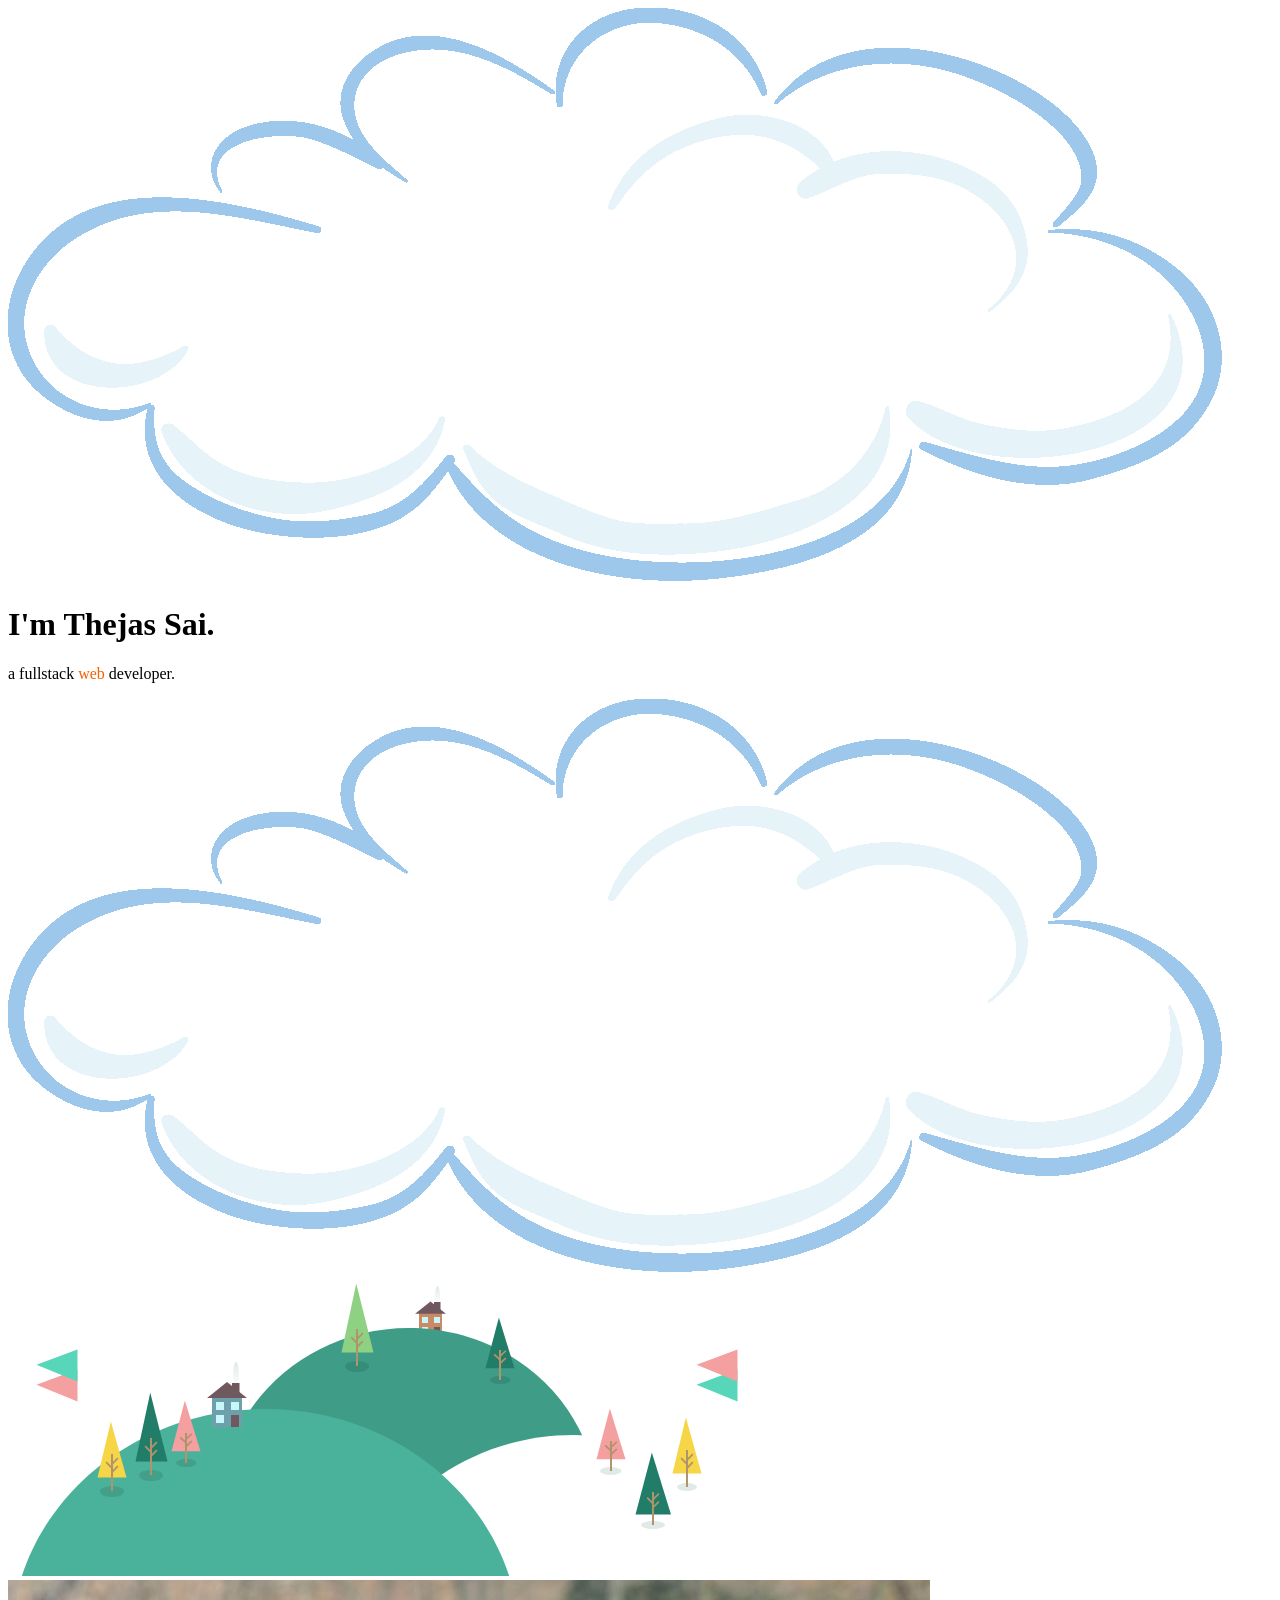
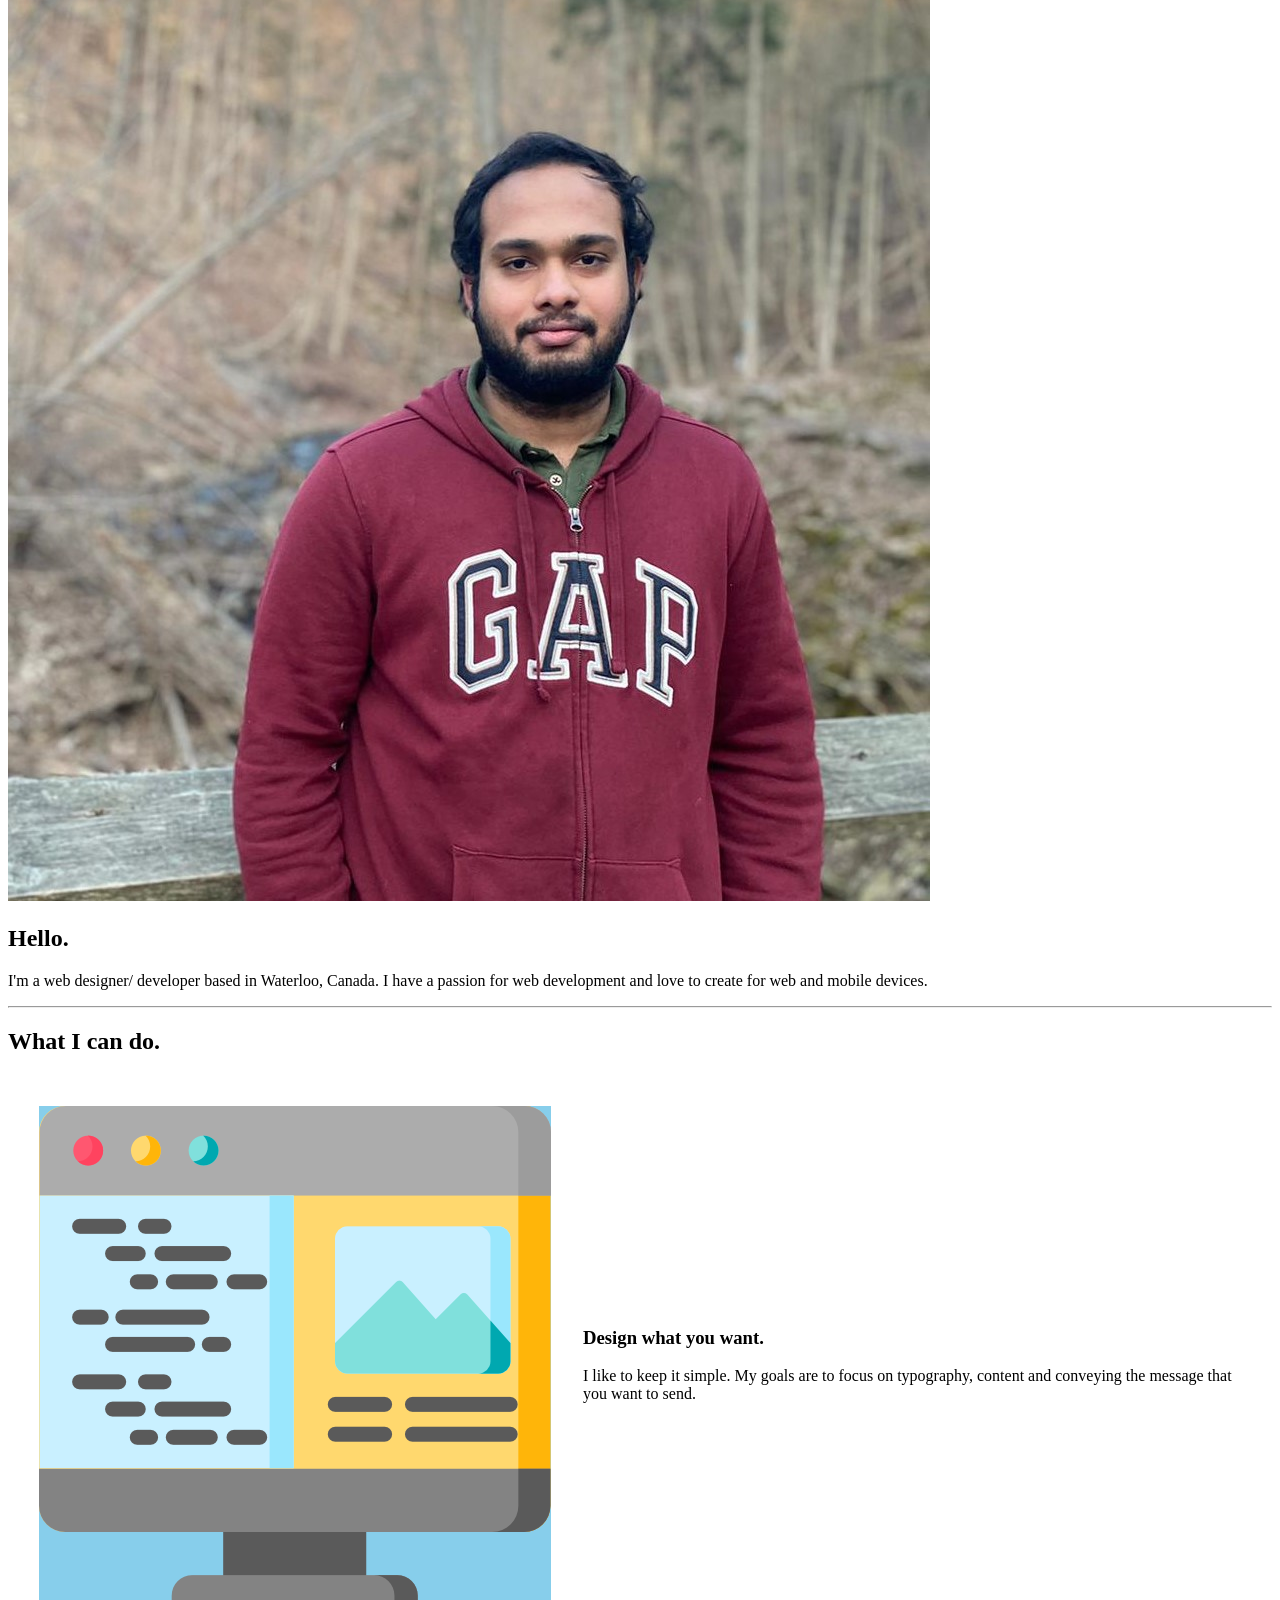
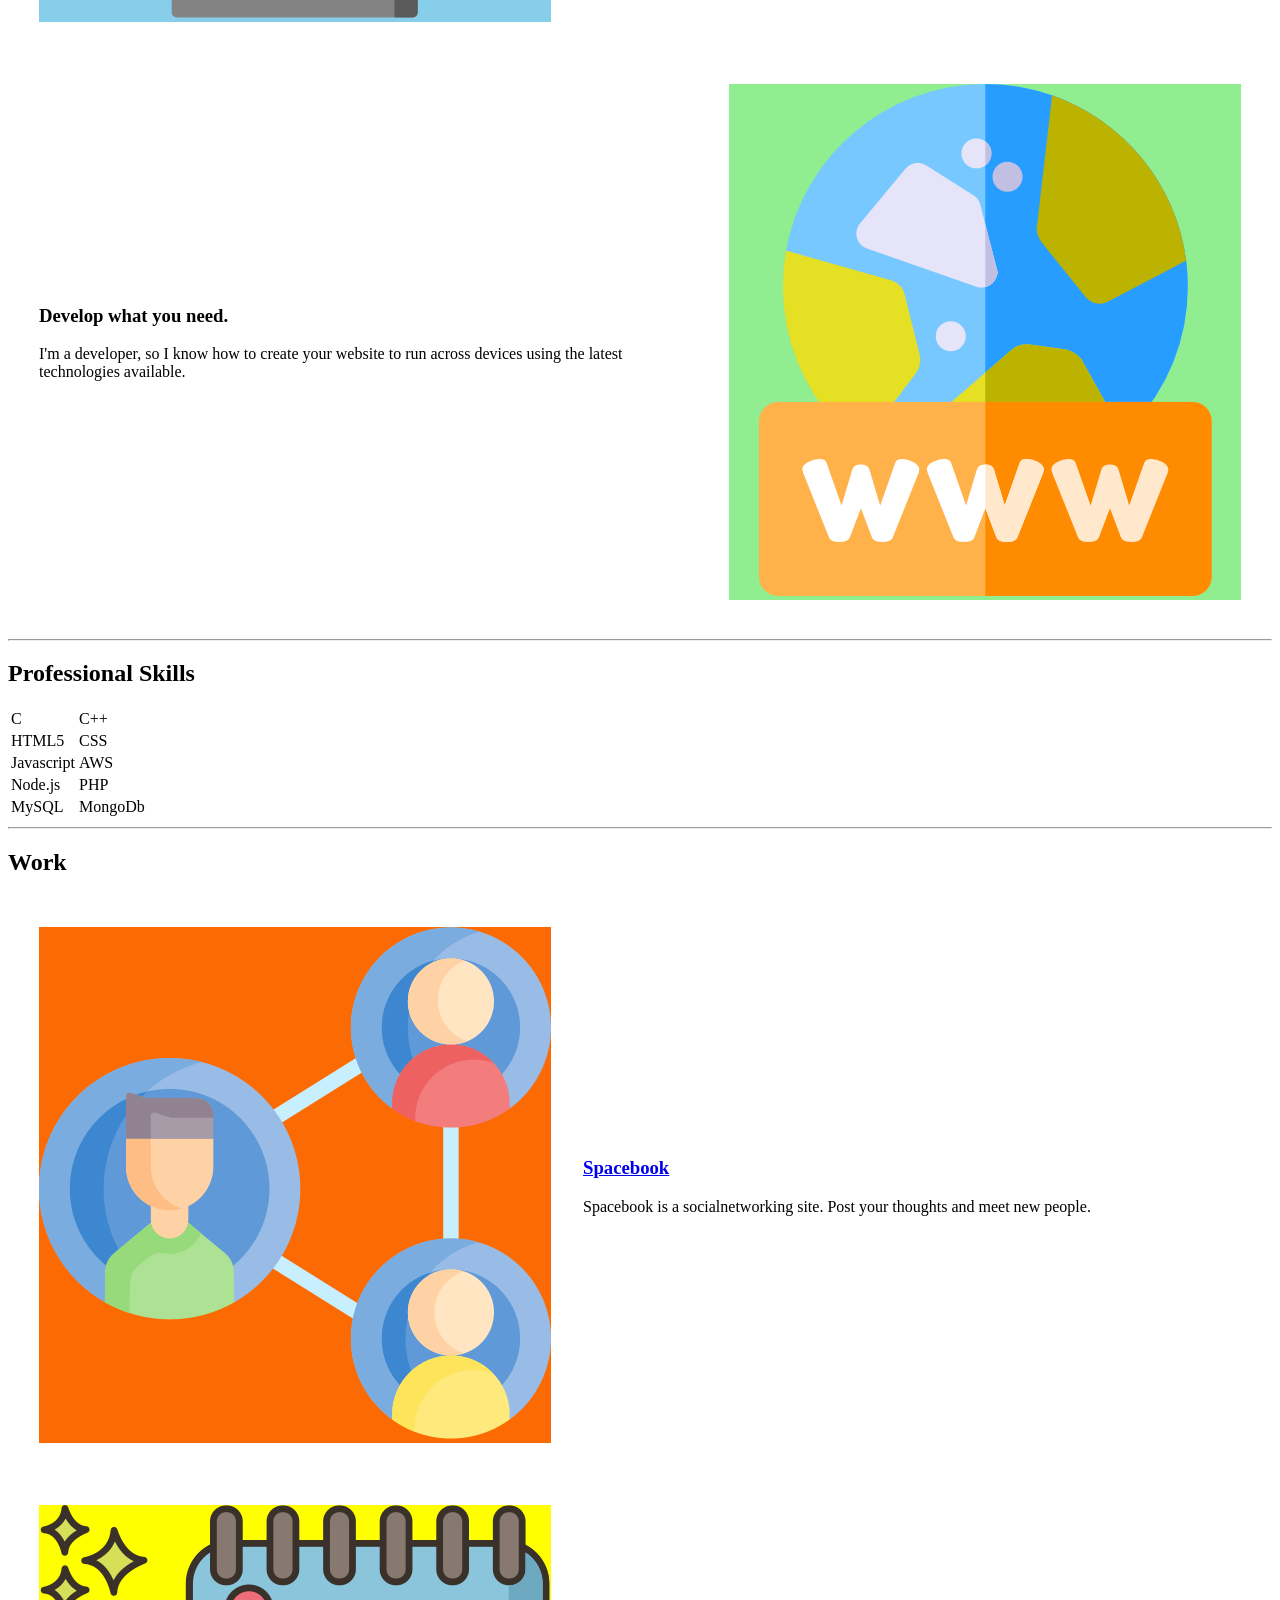
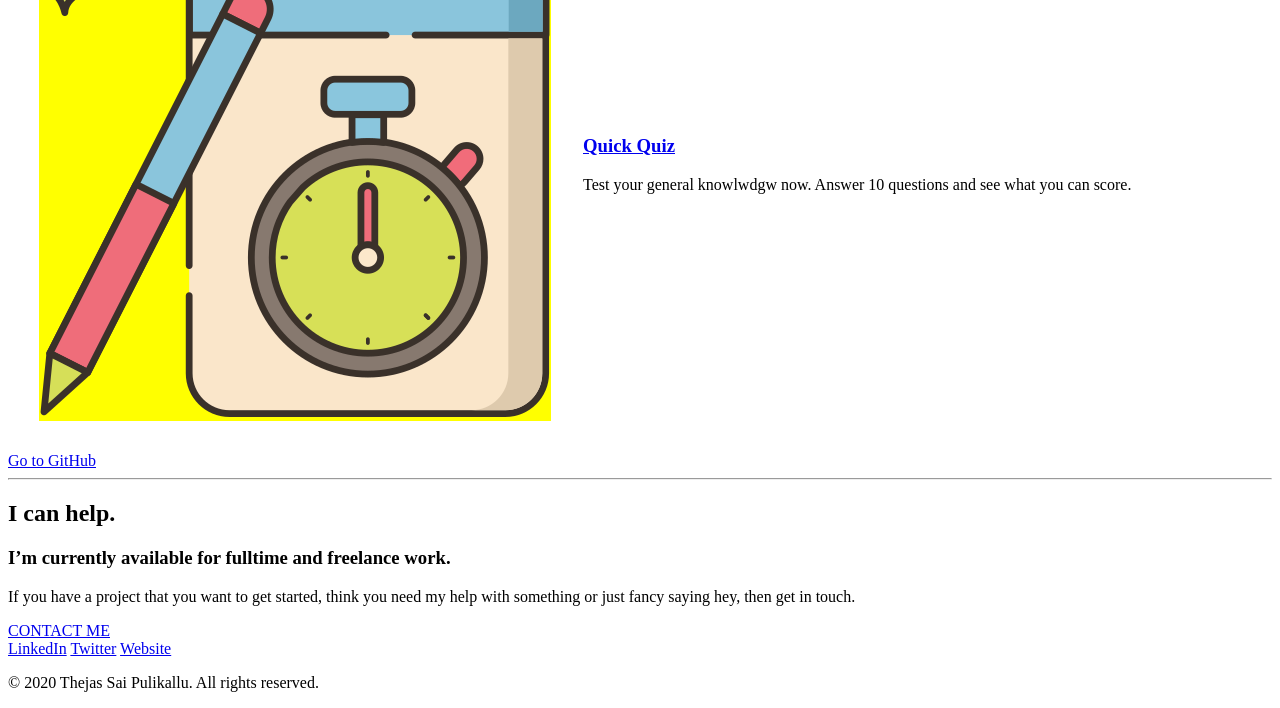
==== home.html @ 91e8d7bb "second commit" ====
<!DOCTYPE html>
<html lang="en" dir="ltr">
  <head>
    <meta charset="utf-8">
    <title>Thejas Sai Pulikallu</title>
    <link rel="stylesheet" href="css/master.css">
    <link rel="icon" href="favicon.ico">
    <link href="https://fonts.googleapis.com/css?family=Merriweather|Montserrat|Righteous|Sacramento&display=swap" rel="stylesheet">
    <style media="screen">

    </style>
  </head>
  <body>
    <div class="top-container">
      <img class="top_c" src="images/cloud.png">
      <h1>I'm Thejas Sai.</h1>
      <p>a fullstack <sapn style="color:#f75f00;">web</sapn> developer.</p>
      <img class="bottom_c" src="images/cloud.png">
      <img class="land" src="images/land.svg" alt="">
    </div>
    <div class="middle-container">
      <div class="profile">
        <img class="profile-pic" src="images/profile.jpg" alt="">
        <h2>Hello.</h2>
        <p>I'm a web designer/ developer based in Waterloo, Canada. I have a passion for web development and love to create for web and mobile devices.</p>
      </div>
      <hr>
      <div class="skills">
        <h2>What I can do.</h2>
        <div class="skill-row">
          <table cellspacing="30px">
            <tr>
              <td>
                <div class="img-container" style="background-color: skyblue;">
                  <img class="des" src="images/design.png" alt="">
                </div>
              </td>
              <td class="info">
                <h3 class="sub-t">Design what you want.</h3>
                <p>I like to keep it simple. My goals are to focus on typography, content and conveying the message that you want to send.</p>
              </td>
            </tr>
          </table>
        </div>
        <div class="skill-row">
          <table cellspacing="30px">
            <tr>
              <td class="info">
                <h3 class="sub-t">Develop what you need.</h3>
                <p>I'm a developer, so I know how to create your website to run across devices using the latest technologies available.</p>
              </td>
              <td>
                <div class="img-container" style="background-color: lightgreen;">
                  <img class="dev" src="images/www.png" alt="">
                </div>
              </td>
            </tr>
          </table>
        </div>
      </div>
      <hr>
      <div class="proSkills">
        <h2>Professional Skills</h2>
        <table class="pSkills">
          <tr>
            <td>C</td>
            <td>C++</td>
          </tr>
          <tr>
            <td>HTML5</td>
            <td>CSS</td>
          </tr>
          <tr>
            <td>Javascript</td>
            <td>AWS</td>
          </tr>
          <tr>
            <td>Node.js</td>
            <td>PHP</td>
          </tr>
          <tr>
            <td>MySQL</td>
            <td>MongoDb</td>
          </tr>
        </table>

      </div>
      <hr>
      <h2>Work</h2>
      <div class="work-row">
        <table cellspacing="30px">
          <tr>
            <td>
              <div class="img-container" style="background-color: #fc6a03;">
                <img class="des" src="images/network.png" alt="">
              </div>
            </td>
            <td class="info">
              <h3 class="sub-t"><a href="https://sricap.herokuapp.com/login">Spacebook</a></h3>
              <p>Spacebook is a socialnetworking site. Post your thoughts and meet new people.</p>
            </td>
          </tr>
        </table>
      </div>
      <div class="work-row">
        <table cellspacing="30px">
          <tr>
            <td>
              <div class="img-container" style="background-color: yellow;">
                <img class="des" src="images/quiz.png" alt="">
              </div>
            </td>
            <td class="info">
              <h3 class="sub-t"><a href="https://thejassai.github.io/Quick-quiz/">Quick Quiz</a></h3>
              <p>Test your general knowlwdgw now. Answer 10 questions and see what you can score.</p>
            </td>
          </tr>
        </table>
      </div>
      <a class="btn" href="https://github.com/thejassai">Go to GitHub</a>


      <hr>
      <div class="contact-me">
        <h2>I can help.</h2>
        <h3>I’m currently available for fulltime and freelance work.</h3>
        <p>If you have a project that you want to get started, think you need my help with something or just fancy saying hey, then get in touch.</p>
        <a class="btn" href="mailto:pulikalluthejassai@gmail.com">CONTACT ME</a>
      </div>
    </div>


    <div class="bottom-container">
      <a class="footer-link" href="https://www.linkedin.com/">LinkedIn</a>
      <a class="footer-link" href="https://twitter.com/">Twitter</a>
      <a class="footer-link" href="https://www.appbrewery.co/">Website</a>
      <p class="copyright">© 2020 Thejas Sai Pulikallu. All rights reserved.</p>
    </div>
  </body>
</html>
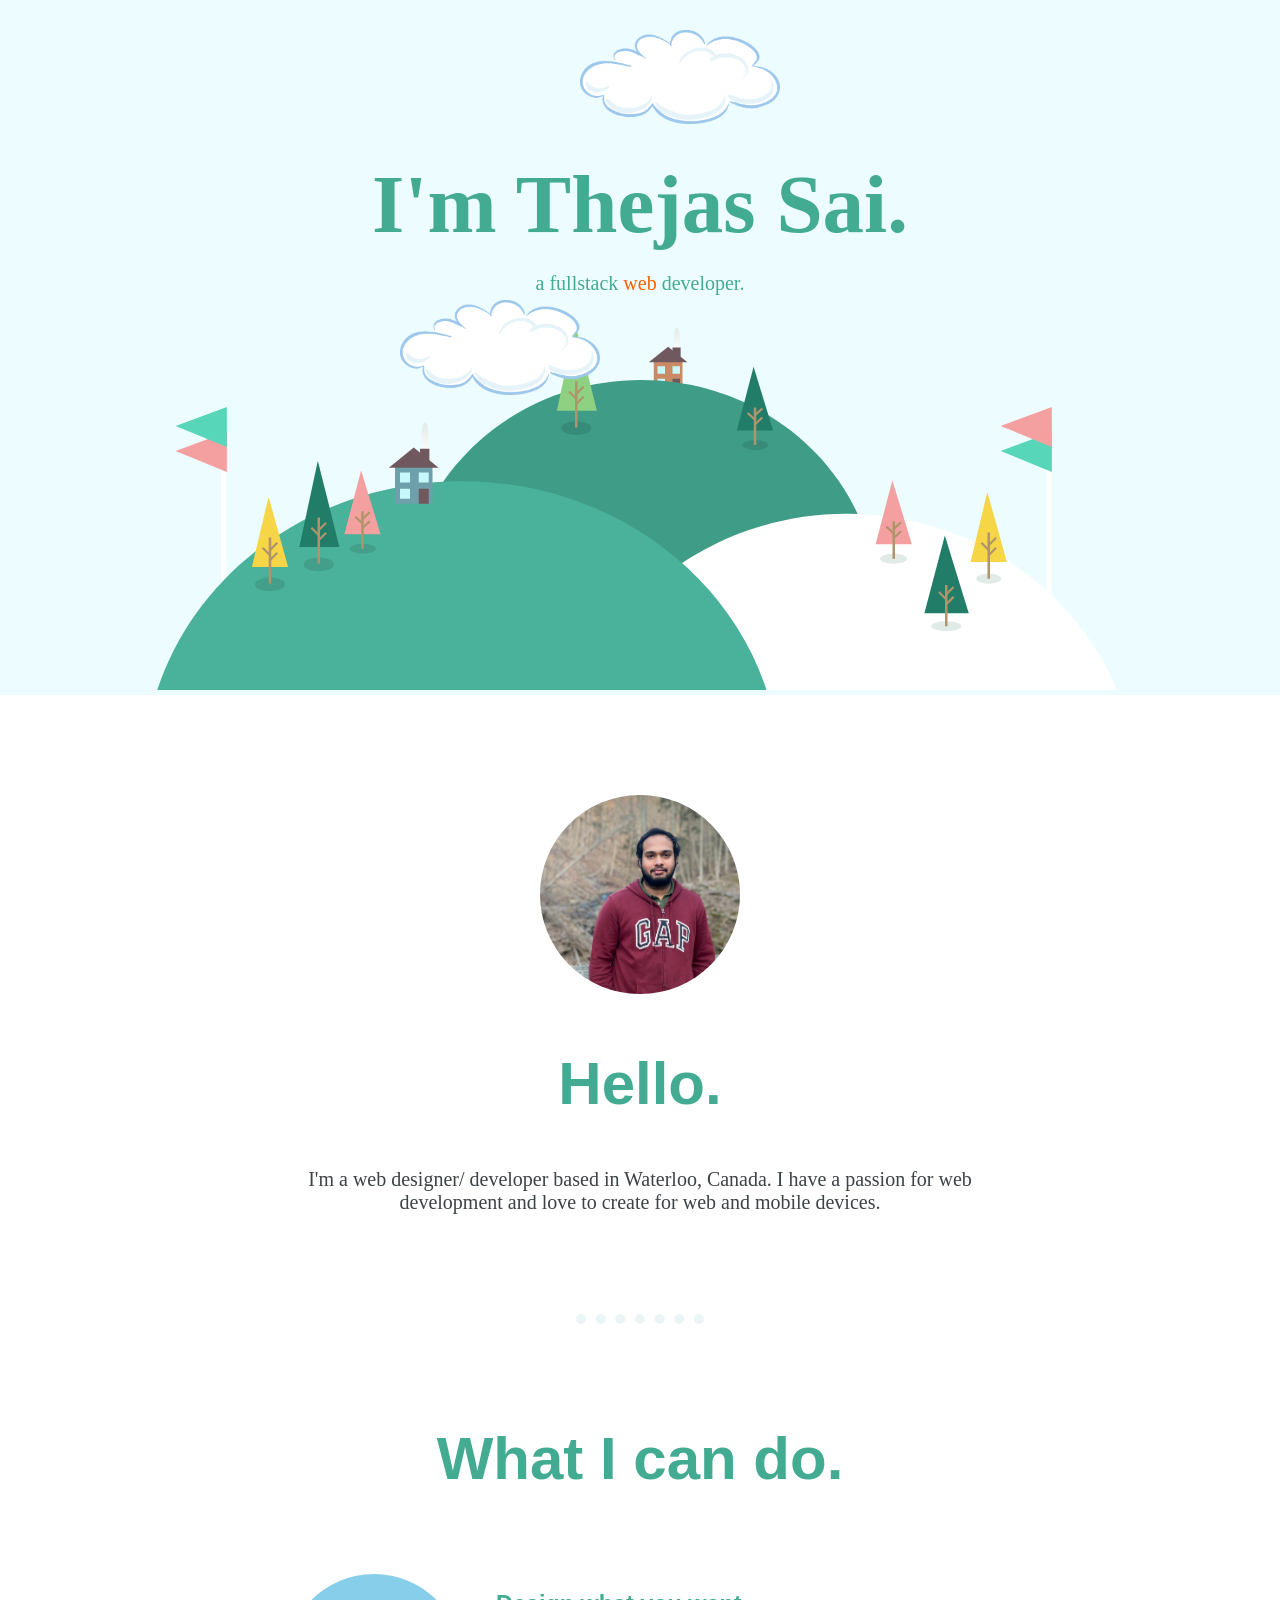
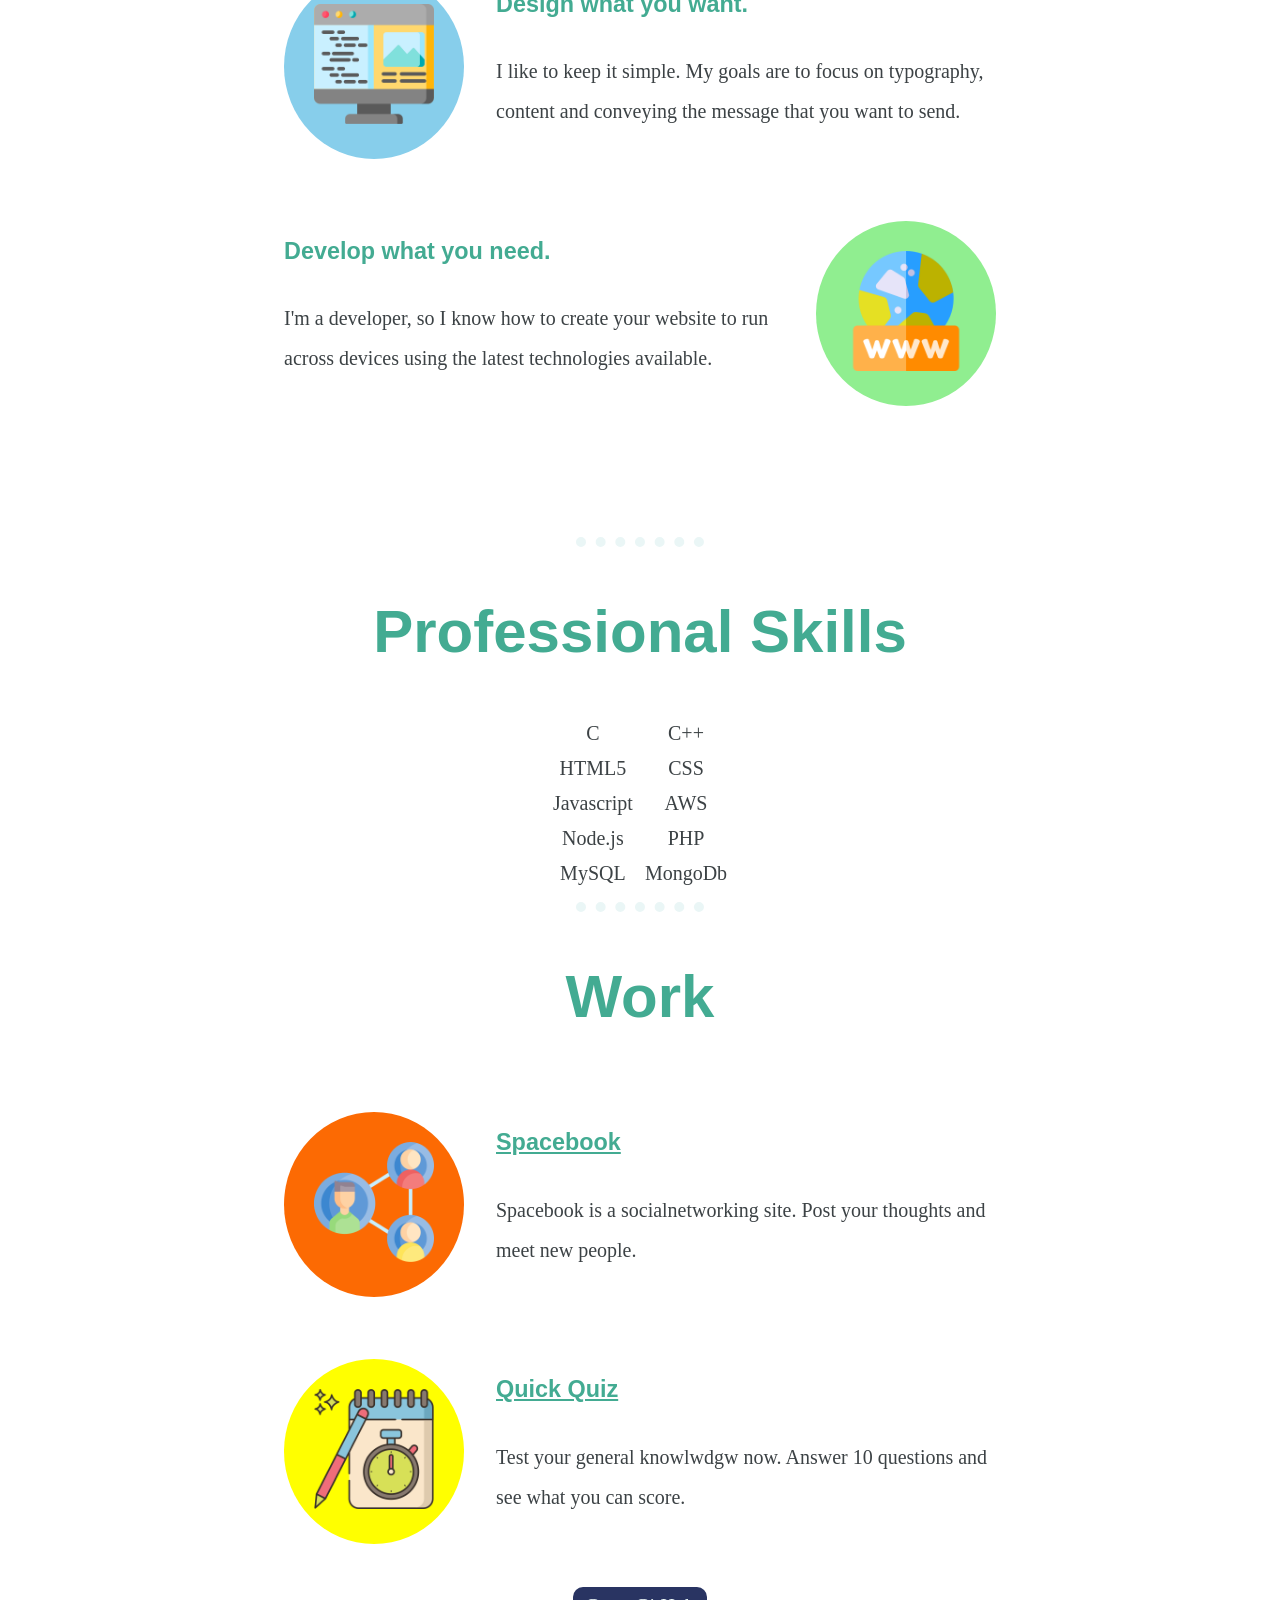
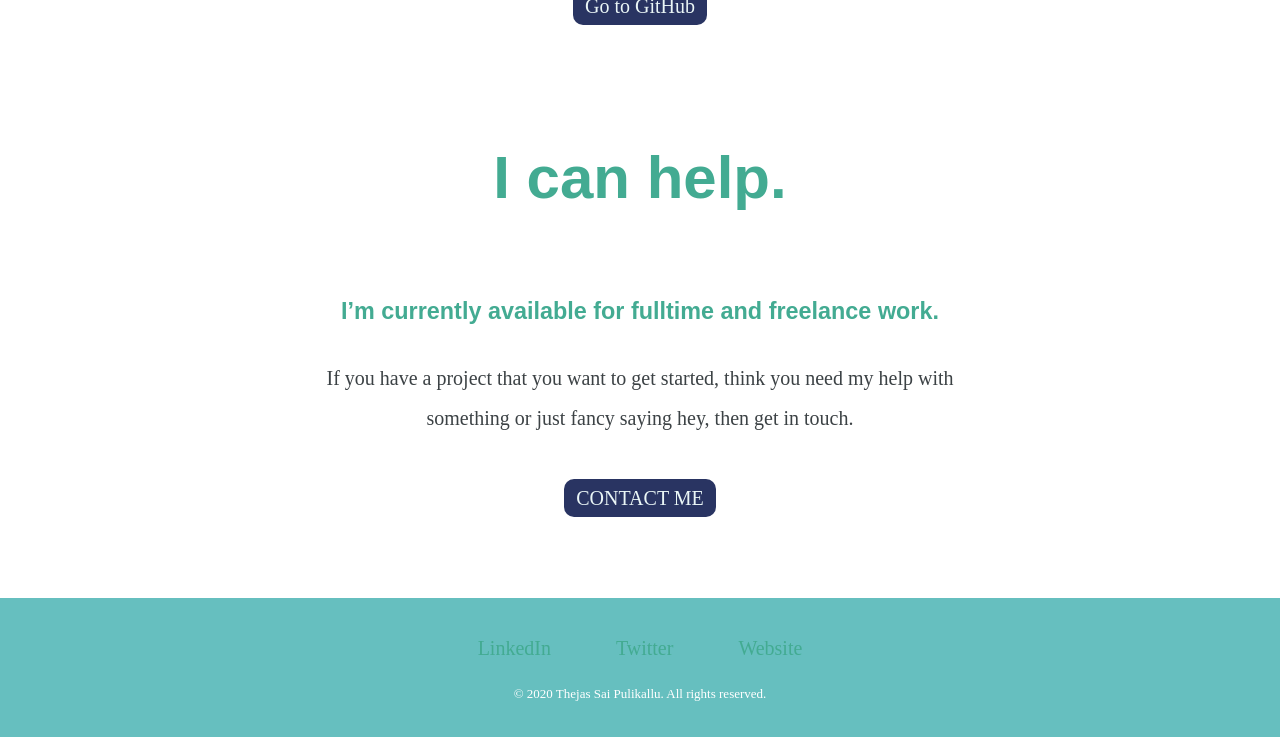
==== commit c1fd1b74: "Update home.html" ====
--- a/home.html
+++ b/home.html
@@ -3,7 +3,7 @@
   <head>
     <meta charset="utf-8">
     <title>Thejas Sai Pulikallu</title>
-    <link rel="stylesheet" href="css/master.css">
+    <link rel="stylesheet" href="CSS/master.css">
     <link rel="icon" href="favicon.ico">
     <link href="https://fonts.googleapis.com/css?family=Merriweather|Montserrat|Righteous|Sacramento&display=swap" rel="stylesheet">
     <style media="screen">
--- a/CSS/master.css
+++ b/CSS/master.css
@@ -0,0 +1,127 @@
+body{
+  font-family: 'Righteous',cursive;
+  font-size: 20px;
+
+  margin: 0;
+}
+h1{
+  font-family: 'Sacramento',cursive;
+  font-size: 83px;
+  margin-bottom: 20px;
+}
+h2{
+  font-size: 60px;
+  font-family: 'Montserrat',sans-serif;
+  color: #43ab92;
+}
+h3{
+  color: #43ab92;
+  font-family: 'Montserrat',sans-serif;
+}
+table{
+  margin-left: auto;
+  margin-right: auto;
+}
+hr{
+  width: 10%;
+  border-width: 10px;
+  color: #eaf6f6;
+  border-style: dotted none none;
+}
+
+.top-container{
+  /*background-color: #43ab92;*/
+  color: #43ab92;
+  background-color: #ecfcff;
+  text-align: center;
+  position: relative;
+  padding: 100px 0 0 0;
+}
+.middle-container{
+  text-align: center;
+  color:#3c4245;
+}
+.bottom-container{
+  background-color: #66bfbf;
+  padding: 30px 0;
+  text-align: center;
+  line-height: 2;
+}
+.contact-me{
+  line-height: 2;
+  width: 712px;
+  margin: 100px auto;
+}
+.profile{
+  margin: 100px auto;
+  width: 712px;
+}
+.profile-pic{
+  width: 200px;
+  border-radius: 50%;
+}
+.skills{
+  margin: 100px auto;
+}
+.info{
+  line-height: 2;
+  text-align: left;
+  width: 500px;
+}
+.sub-t{
+  margin-top: 0;
+}
+.img-container{
+  padding: 30px;
+  border-radius: 50%;
+}
+.des{
+  width: 120px;
+}
+.dev{
+  width: 120px;
+}
+.top_c{
+  position: absolute;
+  right: 500px;
+  top:30px;
+  width: 200px;
+}
+.bottom_c{
+  bottom: 300px;
+  left: 400px;
+  position: absolute;
+  width: 200px;
+}
+.land{
+  width: 1000px;
+}
+.btn{
+  position: relative;
+  top: 20px;
+  background-color: #293462;
+  padding: 8px 12px;
+  border-radius: 10px;
+  text-decoration: none;
+  color: #eaf6f6;
+}
+.footer-link{
+  color: #43ab92;
+  margin: auto 30px;
+  text-decoration: none;
+}
+.copyright{
+  color: white;
+  font-family: serif;
+  margin-bottom: 0;
+  font-size: 13px;
+}
+.pSkills{
+  /* border: 1px solid black; */
+}
+.pSkills td{
+  padding: 5px;
+}
+.sub-t a{
+  color: #43ab92;
+}
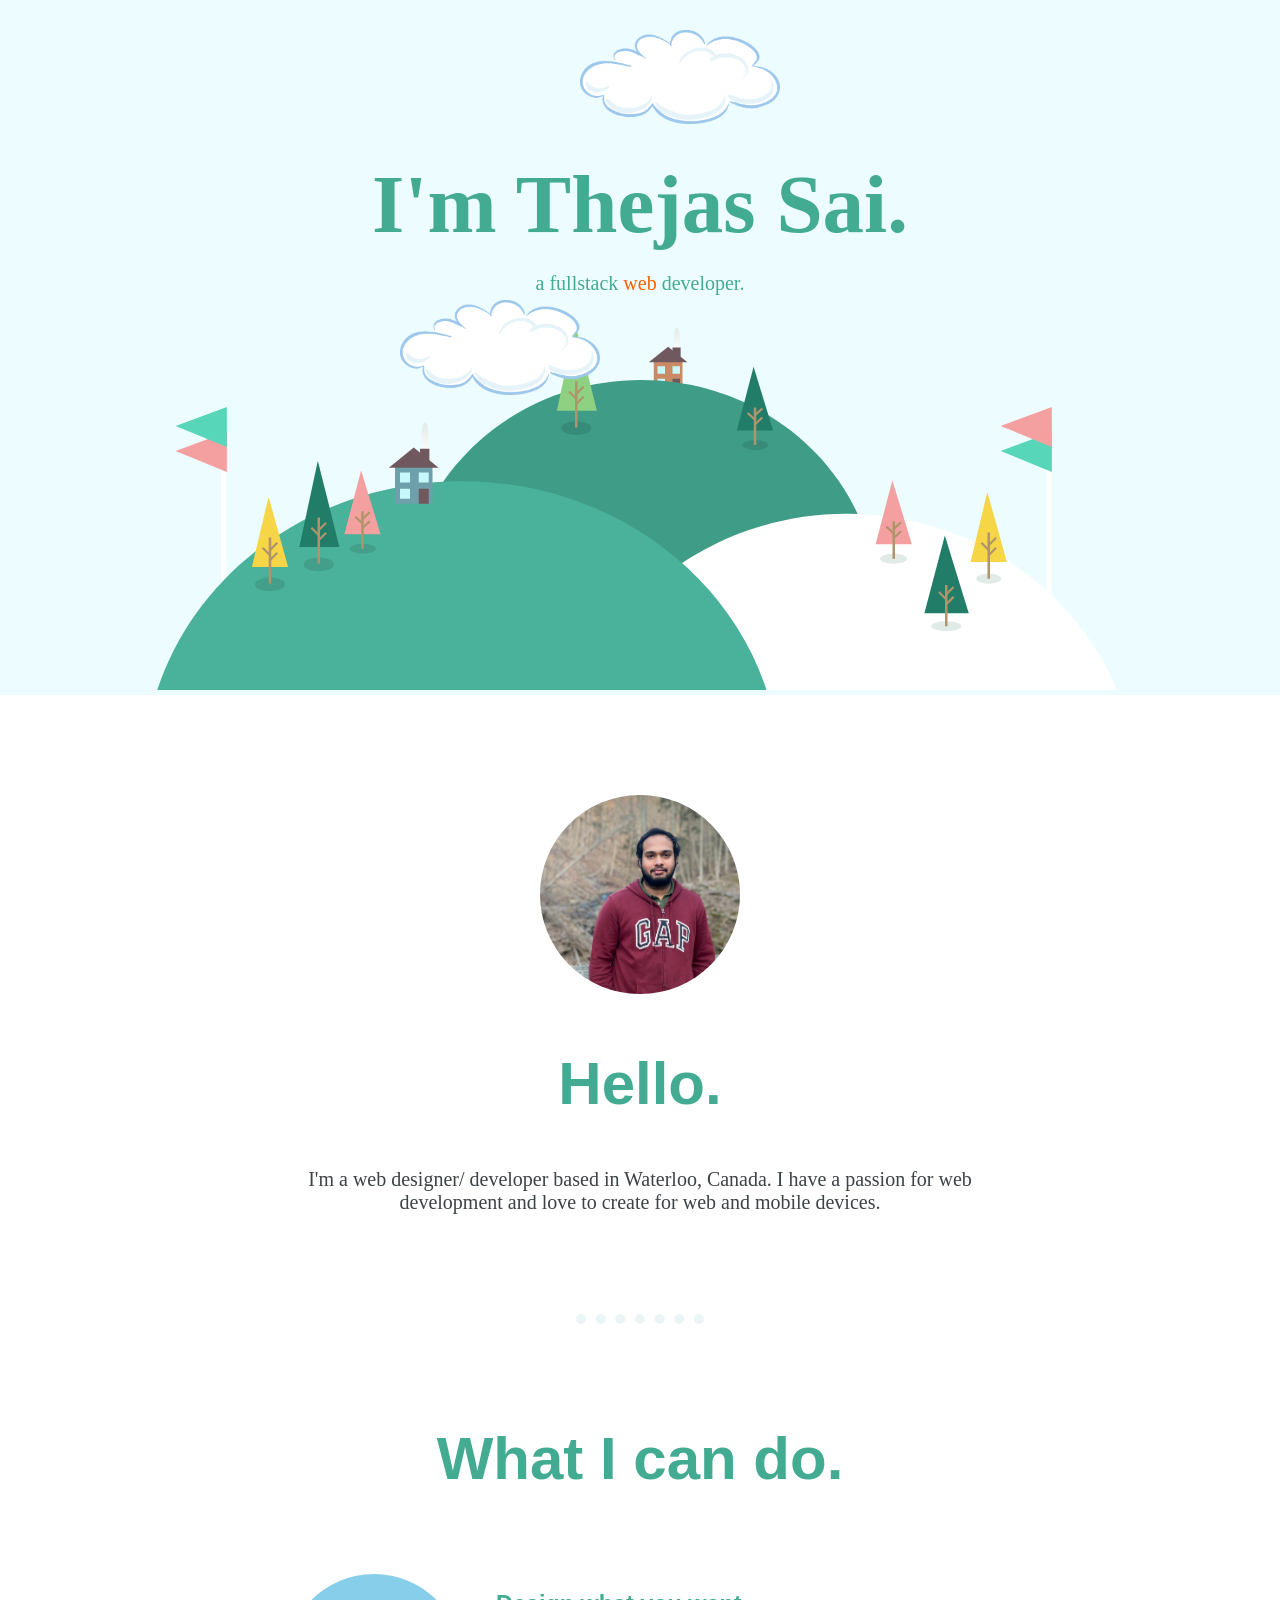
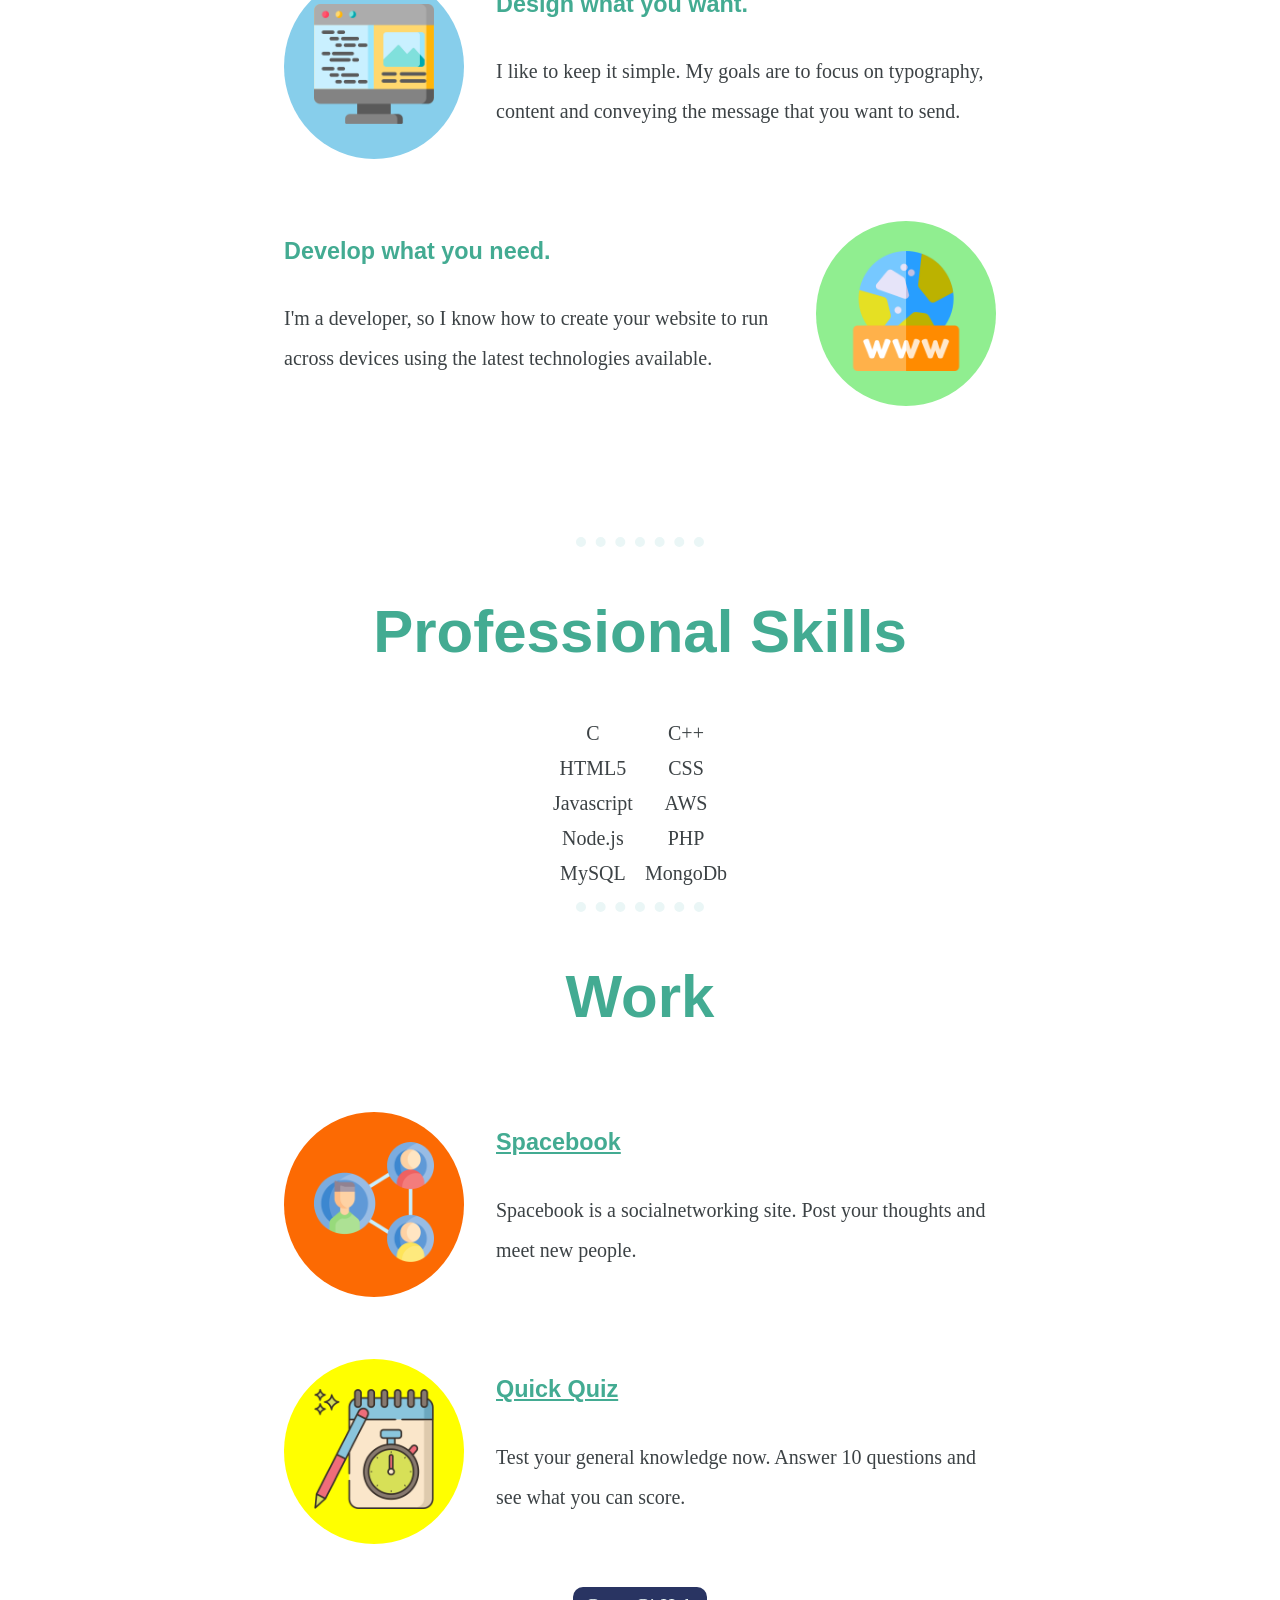
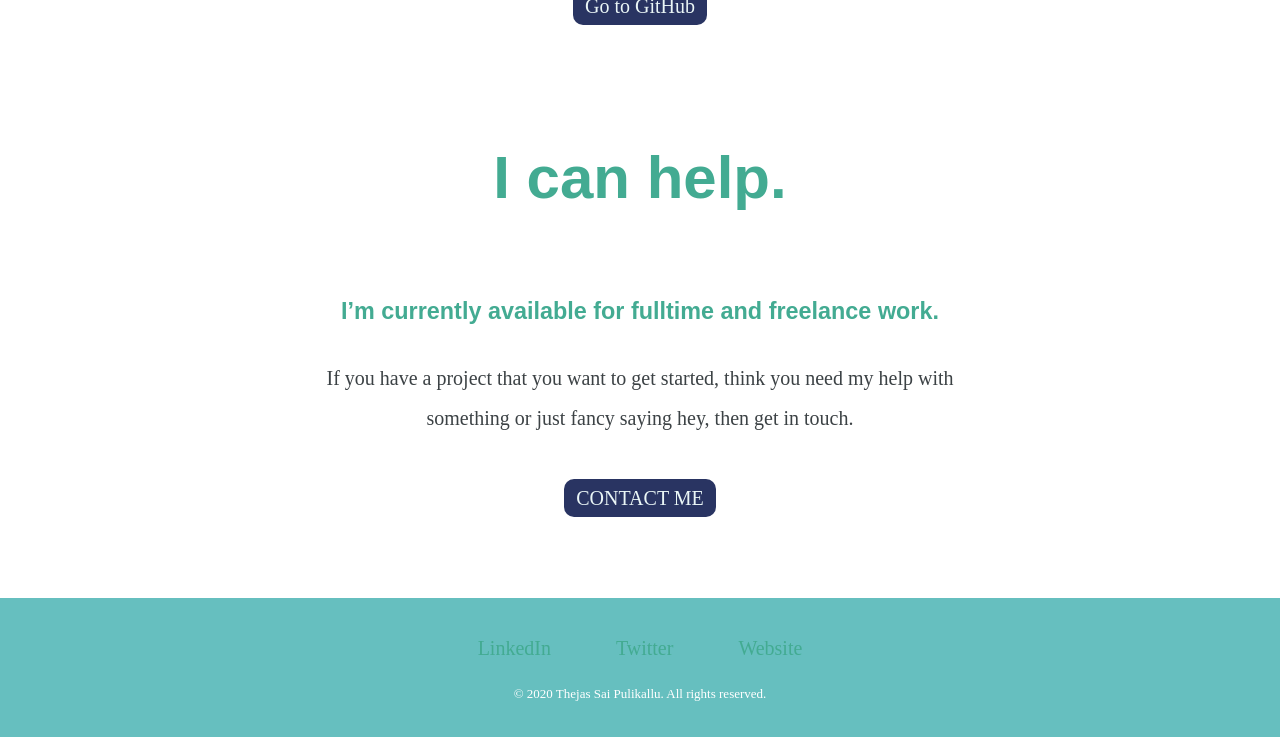
==== commit b6547485: "Update home.html" ====
--- a/home.html
+++ b/home.html
@@ -3,7 +3,7 @@
   <head>
     <meta charset="utf-8">
     <title>Thejas Sai Pulikallu</title>
-    <link rel="stylesheet" href="CSS/master.css">
+    <link rel="stylesheet" href="master.css">
     <link rel="icon" href="favicon.ico">
     <link href="https://fonts.googleapis.com/css?family=Merriweather|Montserrat|Righteous|Sacramento&display=swap" rel="stylesheet">
     <style media="screen">
@@ -112,7 +112,7 @@
             </td>
             <td class="info">
               <h3 class="sub-t"><a href="https://thejassai.github.io/Quick-quiz/">Quick Quiz</a></h3>
-              <p>Test your general knowlwdgw now. Answer 10 questions and see what you can score.</p>
+              <p>Test your general knowledge now. Answer 10 questions and see what you can score.</p>
             </td>
           </tr>
         </table>
--- a/master.css
+++ b/master.css
@@ -0,0 +1,127 @@
+body{
+  font-family: 'Righteous',cursive;
+  font-size: 20px;
+
+  margin: 0;
+}
+h1{
+  font-family: 'Sacramento',cursive;
+  font-size: 83px;
+  margin-bottom: 20px;
+}
+h2{
+  font-size: 60px;
+  font-family: 'Montserrat',sans-serif;
+  color: #43ab92;
+}
+h3{
+  color: #43ab92;
+  font-family: 'Montserrat',sans-serif;
+}
+table{
+  margin-left: auto;
+  margin-right: auto;
+}
+hr{
+  width: 10%;
+  border-width: 10px;
+  color: #eaf6f6;
+  border-style: dotted none none;
+}
+
+.top-container{
+  /*background-color: #43ab92;*/
+  color: #43ab92;
+  background-color: #ecfcff;
+  text-align: center;
+  position: relative;
+  padding: 100px 0 0 0;
+}
+.middle-container{
+  text-align: center;
+  color:#3c4245;
+}
+.bottom-container{
+  background-color: #66bfbf;
+  padding: 30px 0;
+  text-align: center;
+  line-height: 2;
+}
+.contact-me{
+  line-height: 2;
+  width: 712px;
+  margin: 100px auto;
+}
+.profile{
+  margin: 100px auto;
+  width: 712px;
+}
+.profile-pic{
+  width: 200px;
+  border-radius: 50%;
+}
+.skills{
+  margin: 100px auto;
+}
+.info{
+  line-height: 2;
+  text-align: left;
+  width: 500px;
+}
+.sub-t{
+  margin-top: 0;
+}
+.img-container{
+  padding: 30px;
+  border-radius: 50%;
+}
+.des{
+  width: 120px;
+}
+.dev{
+  width: 120px;
+}
+.top_c{
+  position: absolute;
+  right: 500px;
+  top:30px;
+  width: 200px;
+}
+.bottom_c{
+  bottom: 300px;
+  left: 400px;
+  position: absolute;
+  width: 200px;
+}
+.land{
+  width: 1000px;
+}
+.btn{
+  position: relative;
+  top: 20px;
+  background-color: #293462;
+  padding: 8px 12px;
+  border-radius: 10px;
+  text-decoration: none;
+  color: #eaf6f6;
+}
+.footer-link{
+  color: #43ab92;
+  margin: auto 30px;
+  text-decoration: none;
+}
+.copyright{
+  color: white;
+  font-family: serif;
+  margin-bottom: 0;
+  font-size: 13px;
+}
+.pSkills{
+  /* border: 1px solid black; */
+}
+.pSkills td{
+  padding: 5px;
+}
+.sub-t a{
+  color: #43ab92;
+}
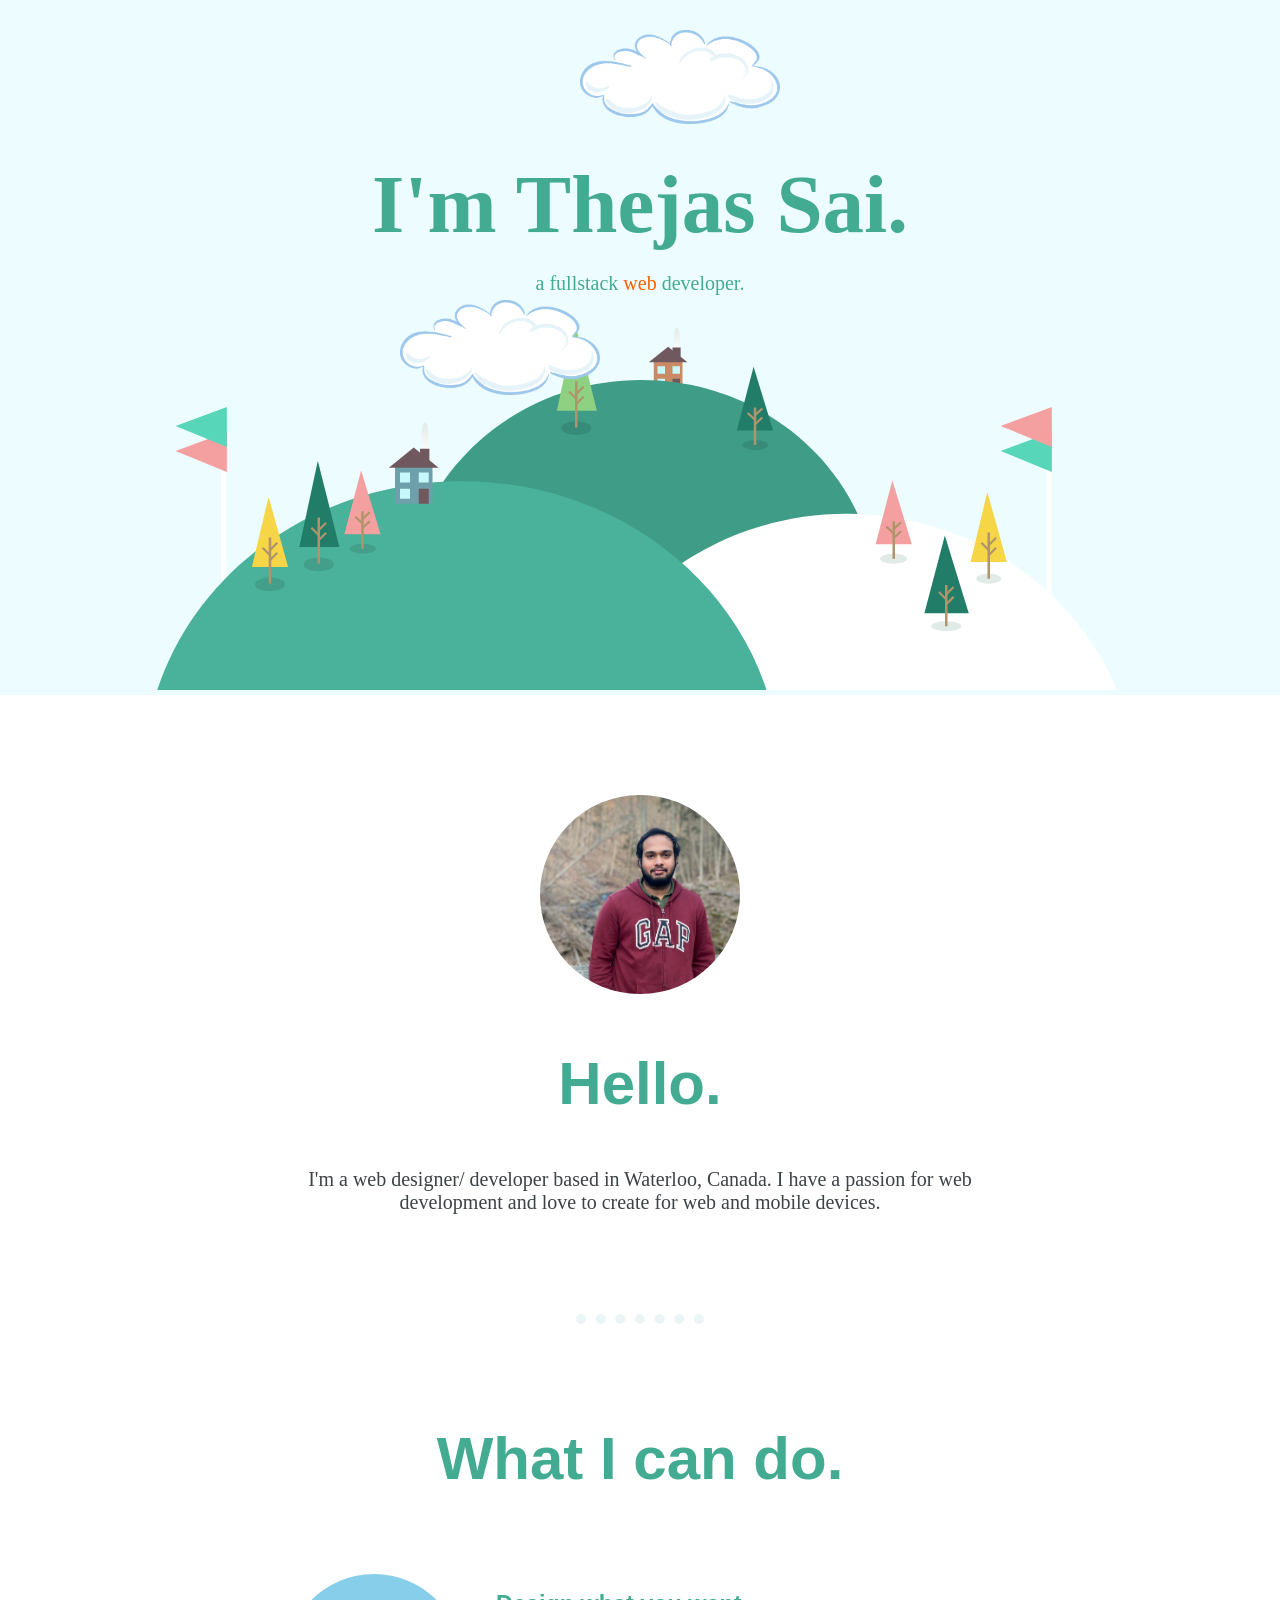
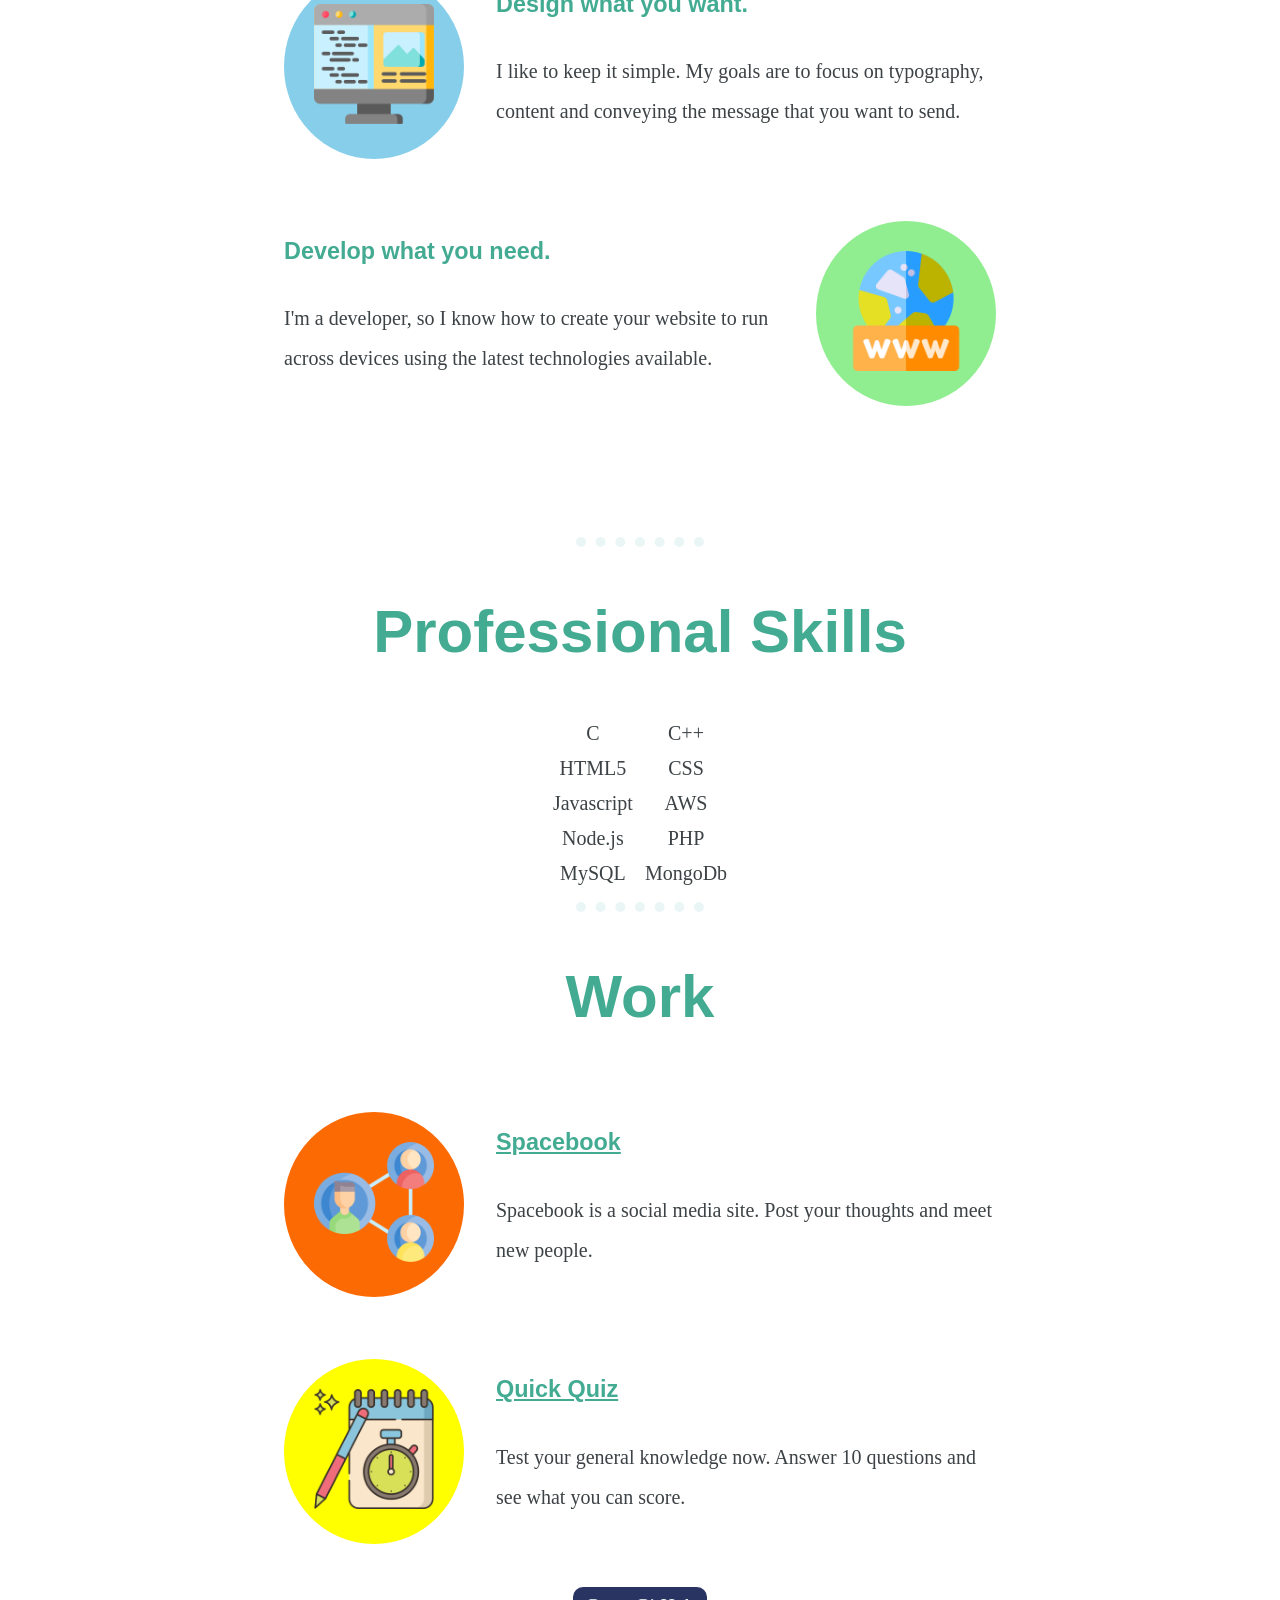
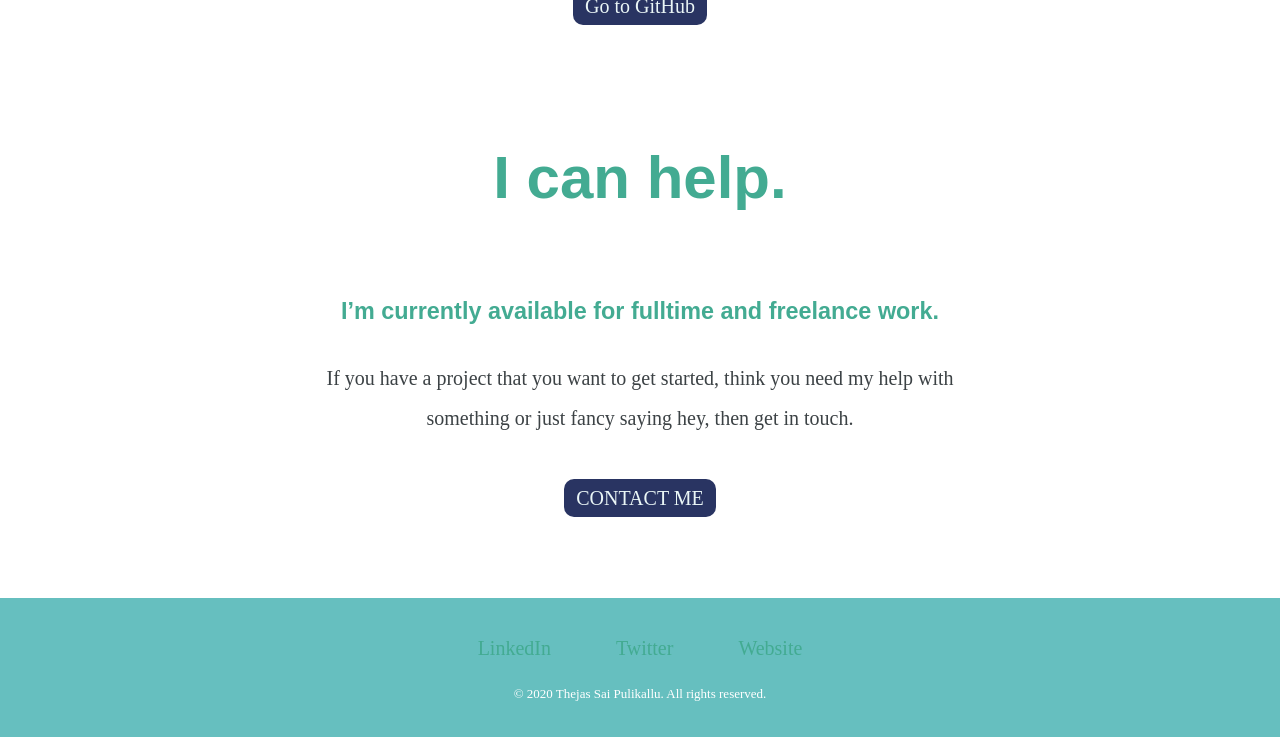
==== commit 5ba949f1: "Update home.html" ====
--- a/home.html
+++ b/home.html
@@ -2,6 +2,8 @@
 <html lang="en" dir="ltr">
   <head>
     <meta charset="utf-8">
+    <meta name="viewport" content="width=device-width, initial-scale=1.0">
+    <meta name="description" content="This is my oersonal site. I am open to work and looking for job roles like web developer, full stack web developer, MEAN stack web developer."/>
     <title>Thejas Sai Pulikallu</title>
     <link rel="stylesheet" href="master.css">
     <link rel="icon" href="favicon.ico">
@@ -12,15 +14,15 @@
   </head>
   <body>
     <div class="top-container">
-      <img class="top_c" src="images/cloud.png">
+      <img class="top_c" src="images/cloud.png" alt="cloud-pic">
       <h1>I'm Thejas Sai.</h1>
       <p>a fullstack <sapn style="color:#f75f00;">web</sapn> developer.</p>
-      <img class="bottom_c" src="images/cloud.png">
-      <img class="land" src="images/land.svg" alt="">
+      <img class="bottom_c" src="images/cloud.png" alt="cloud-pic">
+      <img class="land" src="images/land.svg" alt="mountains-bg-pic">
     </div>
     <div class="middle-container">
       <div class="profile">
-        <img class="profile-pic" src="images/profile.jpg" alt="">
+        <img class="profile-pic" src="images/profile.jpg" alt="mypic">
         <h2>Hello.</h2>
         <p>I'm a web designer/ developer based in Waterloo, Canada. I have a passion for web development and love to create for web and mobile devices.</p>
       </div>
@@ -32,7 +34,7 @@
             <tr>
               <td>
                 <div class="img-container" style="background-color: skyblue;">
-                  <img class="des" src="images/design.png" alt="">
+                  <img class="des" src="images/design.png" alt="design-pic">
                 </div>
               </td>
               <td class="info">
@@ -51,7 +53,7 @@
               </td>
               <td>
                 <div class="img-container" style="background-color: lightgreen;">
-                  <img class="dev" src="images/www.png" alt="">
+                  <img class="dev" src="images/www.png" alt="developer-pic">
                 </div>
               </td>
             </tr>
@@ -92,12 +94,12 @@
           <tr>
             <td>
               <div class="img-container" style="background-color: #fc6a03;">
-                <img class="des" src="images/network.png" alt="">
+                <img class="des" src="images/network.png" alt="social-network-pic">
               </div>
             </td>
             <td class="info">
-              <h3 class="sub-t"><a href="https://sricap.herokuapp.com/login">Spacebook</a></h3>
-              <p>Spacebook is a socialnetworking site. Post your thoughts and meet new people.</p>
+              <h3 class="sub-t"><a href="https://spacebookmedia.herokuapp.com">Spacebook</a></h3>
+              <p>Spacebook is a social media site. Post your thoughts and meet new people.</p>
             </td>
           </tr>
         </table>
@@ -107,7 +109,7 @@
           <tr>
             <td>
               <div class="img-container" style="background-color: yellow;">
-                <img class="des" src="images/quiz.png" alt="">
+                <img class="des" src="images/quiz.png" alt="quiz-pic">
               </div>
             </td>
             <td class="info">
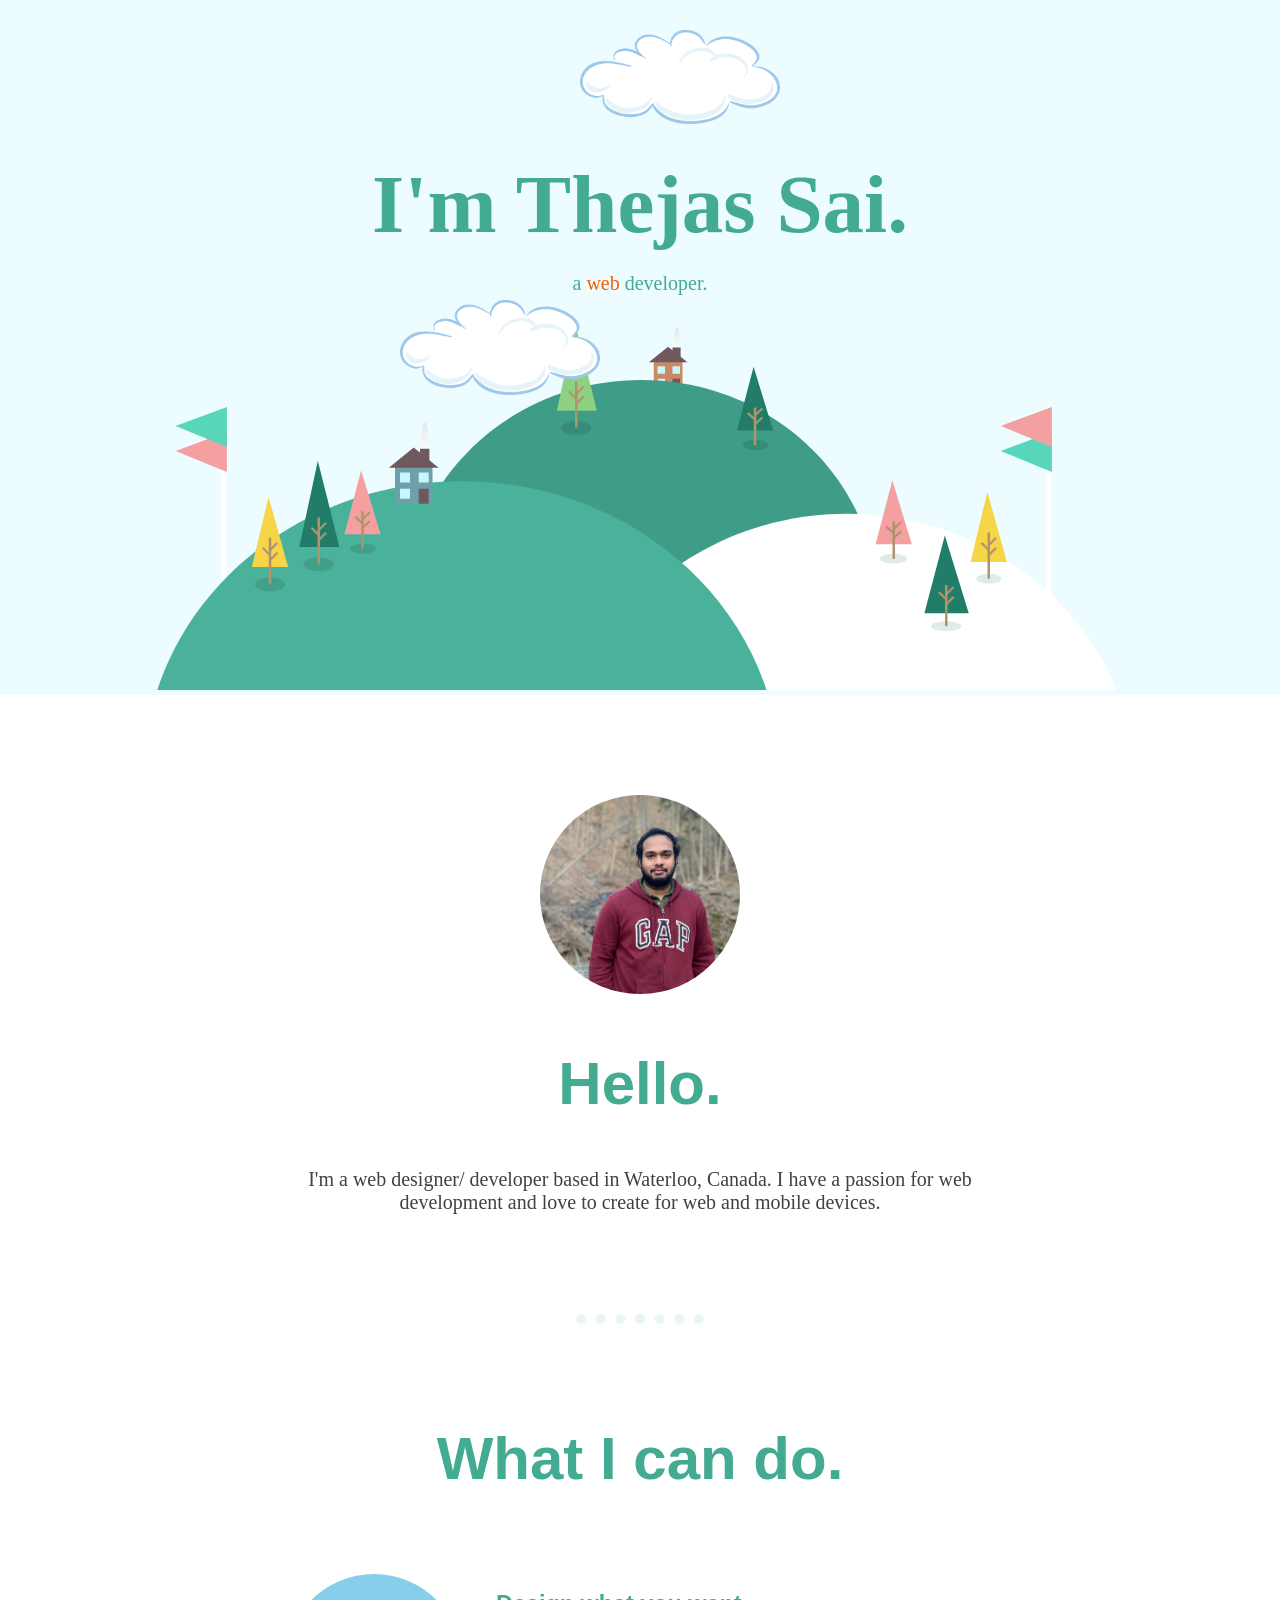
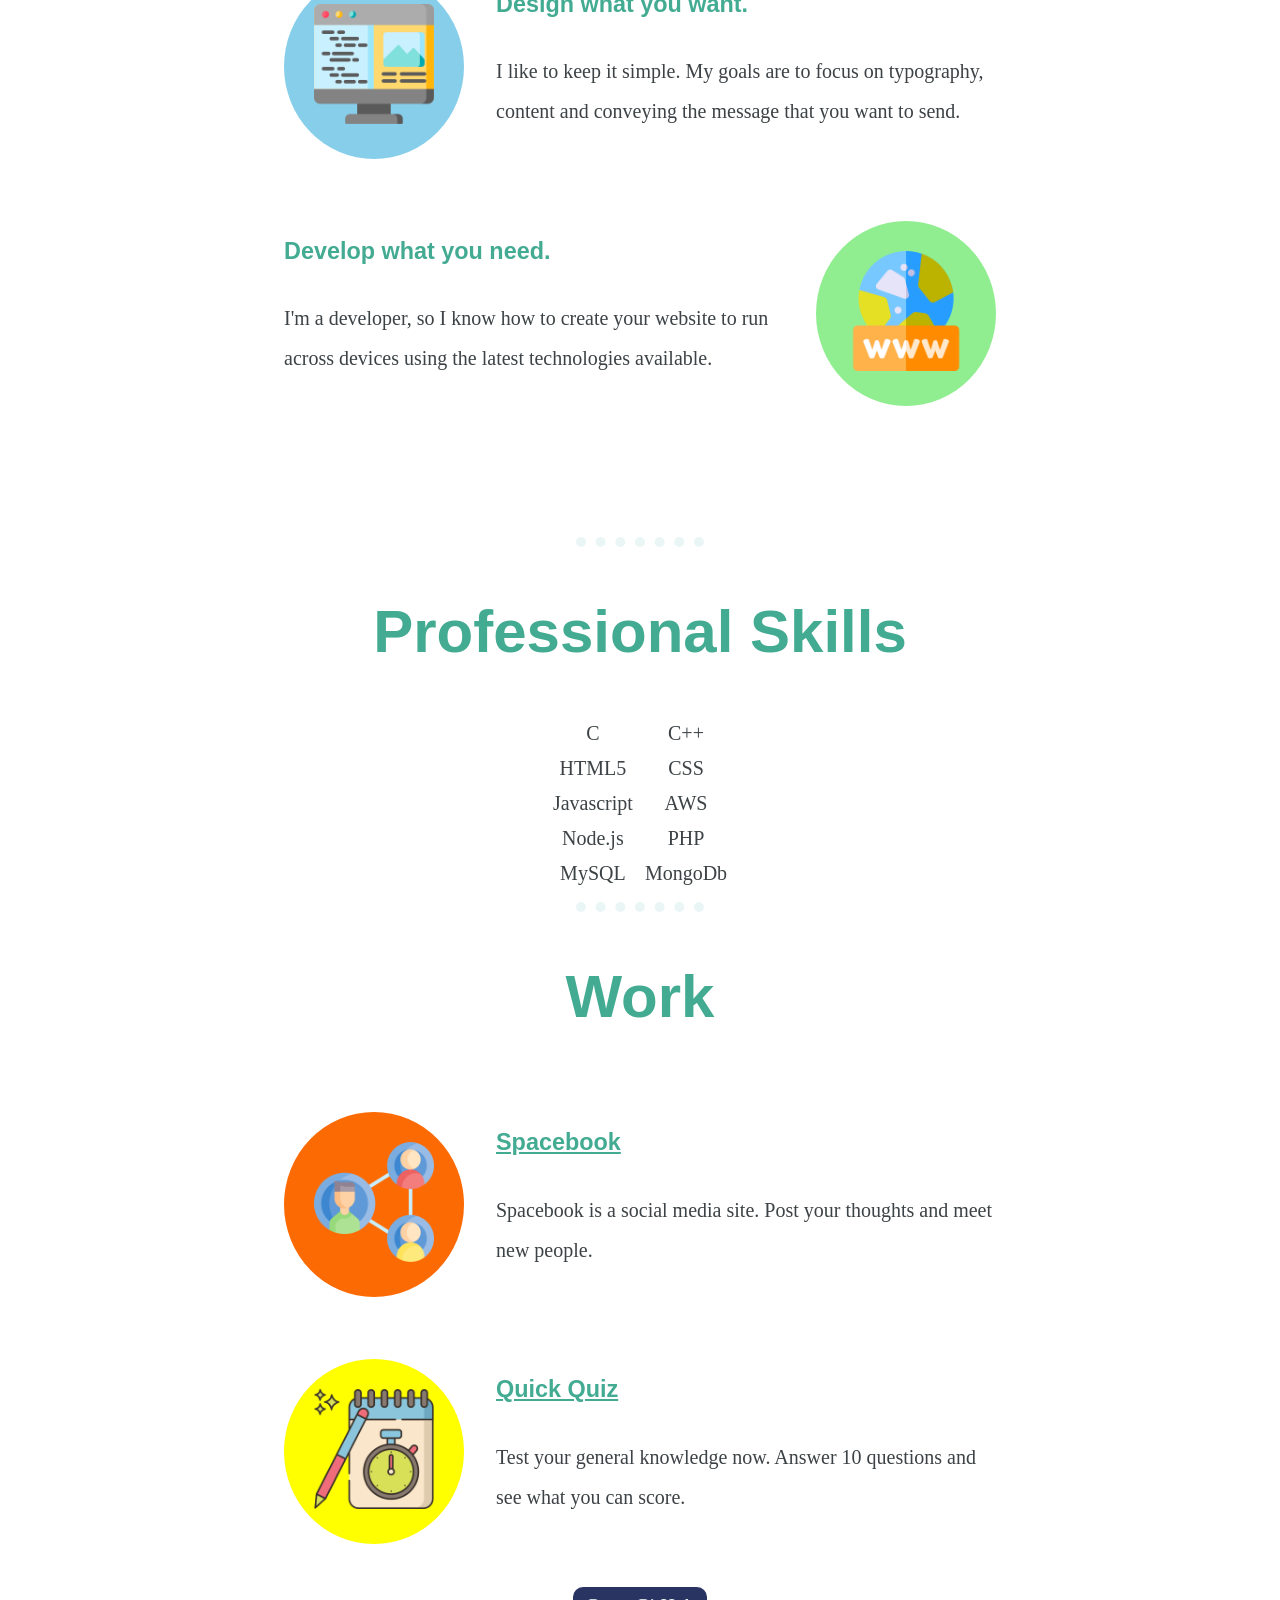
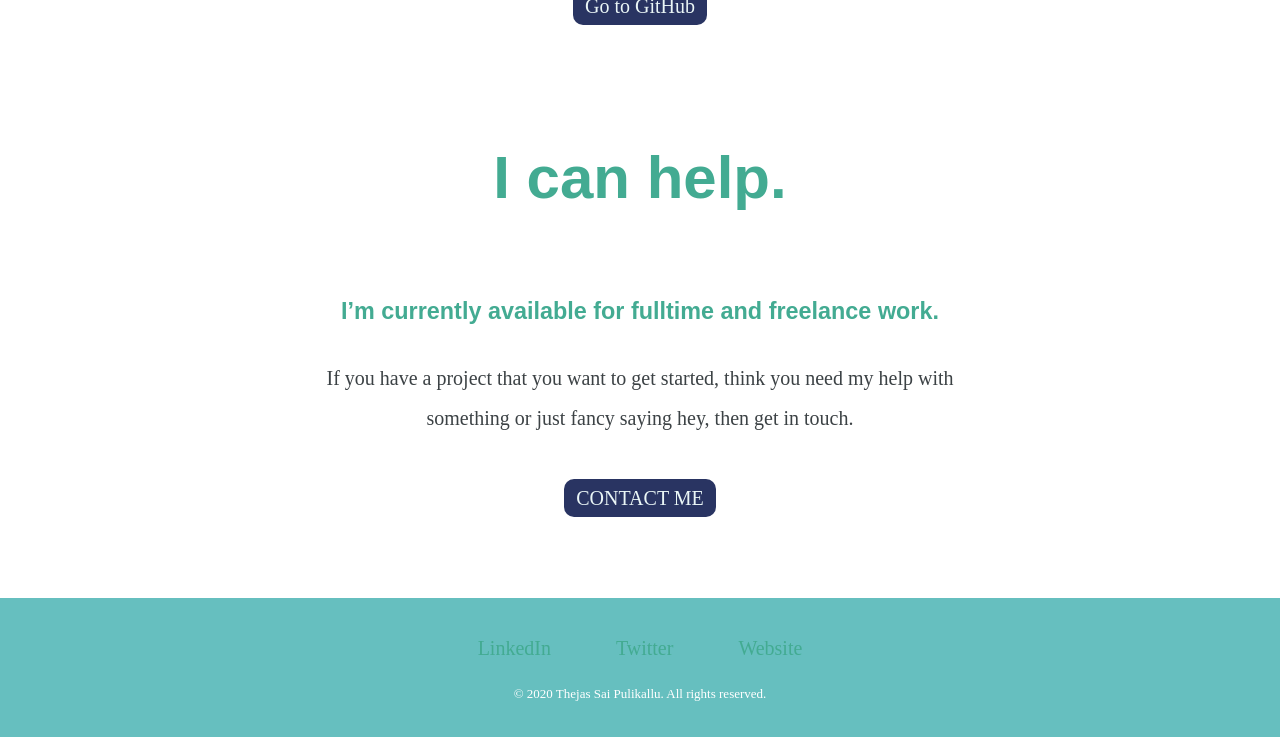
==== commit 214a069c: "Update home.html" ====
--- a/home.html
+++ b/home.html
@@ -16,7 +16,7 @@
     <div class="top-container">
       <img class="top_c" src="images/cloud.png" alt="cloud-pic">
       <h1>I'm Thejas Sai.</h1>
-      <p>a fullstack <sapn style="color:#f75f00;">web</sapn> developer.</p>
+      <p>a <sapn style="color:#f75f00;">web</sapn> developer.</p>
       <img class="bottom_c" src="images/cloud.png" alt="cloud-pic">
       <img class="land" src="images/land.svg" alt="mountains-bg-pic">
     </div>
